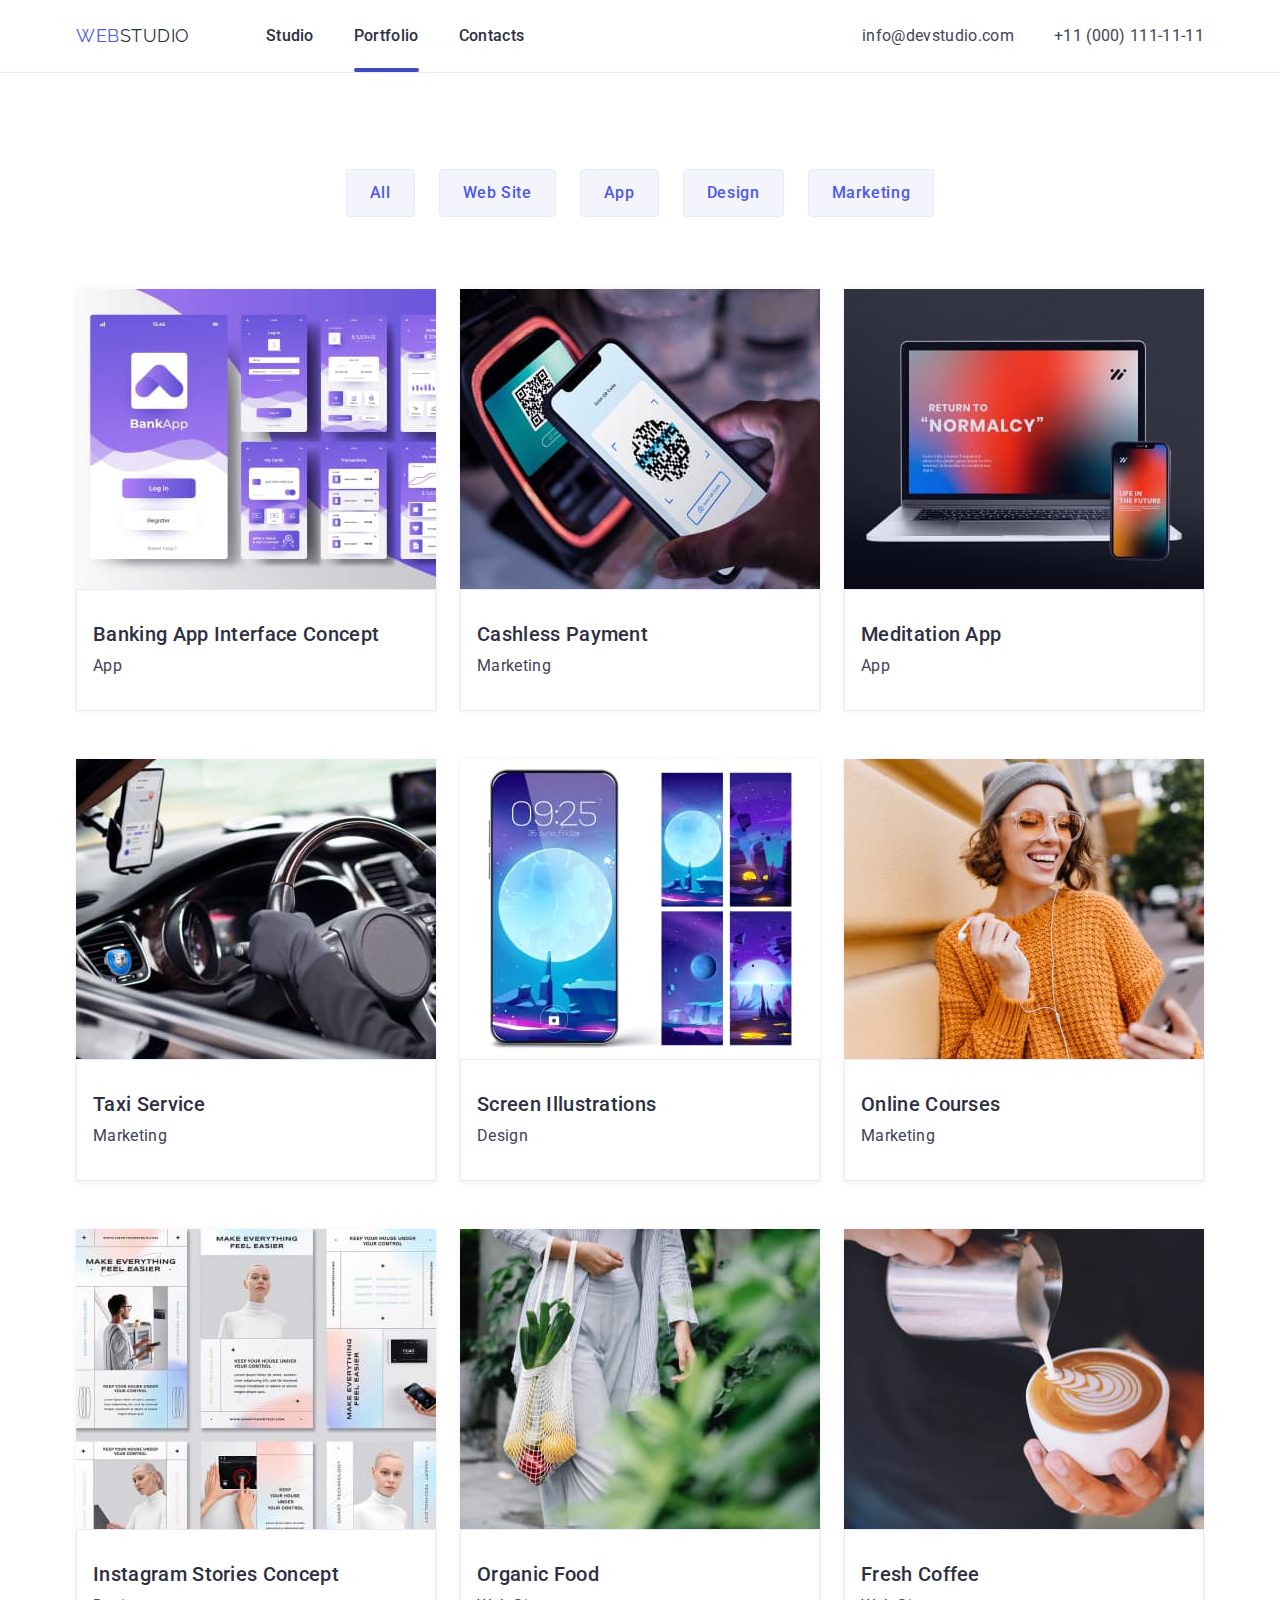
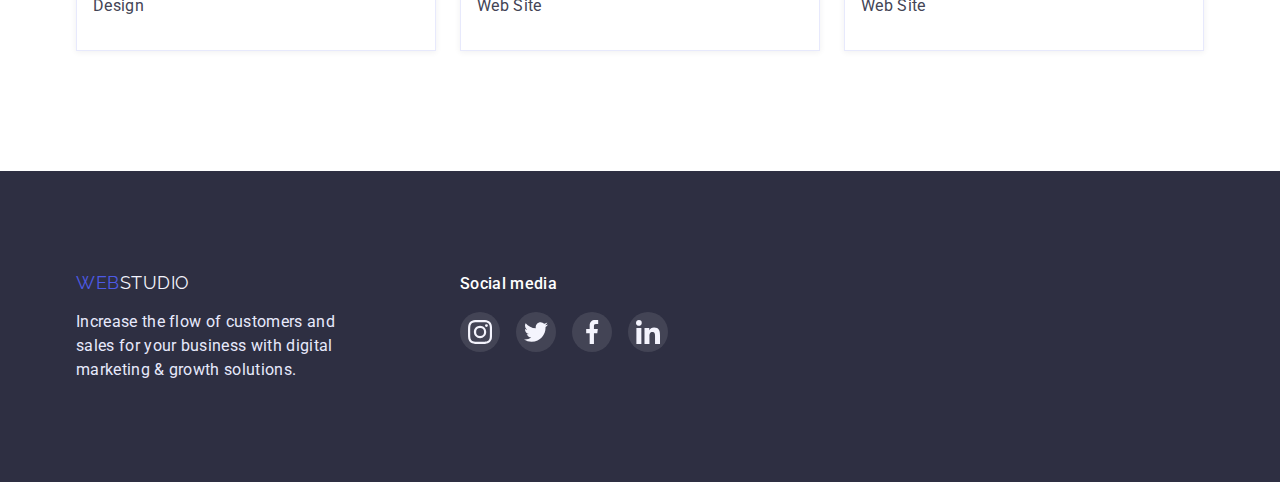
==== portfolio.html @ 444915d7 "Initial commit" ====
<!DOCTYPE html>
<html lang="en">
  <head>
    <meta charset="UTF-8" />
    <meta http-equiv="X-UA-Compatible" content="IE=edge" />
    <meta name="viewport" content="width=device-width, initial-scale=1.0" />
    <title>Portfolio</title>
    <link rel="preconnect" href="https://fonts.googleapis.com" />
    <link rel="preconnect" href="https://fonts.gstatic.com" crossorigin />
    <link
      href="https://fonts.googleapis.com/css2?family=Raleway:wght@800&family=Roboto:wght@400;500;700;900&display=swap"
      rel="stylesheet"
    />
    <link
      rel="stylesheet"
      href="https://cdn.jsdelivr.net/npm/modern-normalize@1.1.0/modern-normalize.min.css"
    />
    <link rel="stylesheet" href="./css/styles.css" />
  </head>
  <body>
    <!-- Header -->
    <header class="header">
      <div class="container header-box">
        <!-- Navigation -->
        <nav class="navigation">
          <a href="./index.html" class="logo"
            >Web<span class="logo-header">Studio</span></a
          >
          <ul class="menu list">
            <li class="menu-item">
              <a href="./index.html" class="menu-link">Studio</a>
            </li>
            <li class="menu-item">
              <a href="./portfolio.html" class="menu-link nav-index"
                >Portfolio</a
              >
            </li>
            <li class="menu-item">
              <a href="#" class="menu-link">Contacts</a>
            </li>
          </ul>
        </nav>
        <!-- Contacts -->
        <address class="contacts-box">
          <ul class="contacts list">
            <li class="contacts-item">
              <a href="mailto:info@devstudio.com" class="contacts-link"
                >info@devstudio.com</a
              >
            </li>
            <li class="contacts-item">
              <a href="tel:+110001111111" class="contacts-link"
                >+11 (000) 111-11-11</a
              >
            </li>
          </ul>
        </address>
      </div>
    </header>
    <main>
      <!--Portfolio-->
      <section class="section portfolio">
        <div class="container">
          <h1 class="portfolio-title visually-hidden">Portfolio</h1>
          <!-- Buttons -->
          <ul class="filter list">
            <li class="filter-item">
              <button type="button" class="button filter-btn">All</button>
            </li>
            <li class="filter-item">
              <button type="button" class="button filter-btn">Web Site</button>
            </li>
            <li class="filter-item">
              <button type="button" class="button filter-btn">App</button>
            </li>
            <li class="filter-item">
              <button type="button" class="button filter-btn">Design</button>
            </li>
            <li class="filter-item">
              <button type="button" class="button filter-btn">Marketing</button>
            </li>
          </ul>
          <!-- Portfolio list -->
          <ul class="portfolio-list list">
            <li class="portfolio-list-item">
              <a class="portfolio-item link" href="">
                <div class="portfolio-item-img-wrapper">
                  <img
                    src="./images/portfolio_img/bank.jpg"
                    alt="Banking App"
                    width="360"
                    height="300"
                  />
                  <p class="overlay">
                    14 Stylish and User-Friendly App Design Concepts · Task
                    Manager App · Calorie Tracker App · Exotic Fruit Ecommerce
                    App · Cloud Storage App
                  </p>
                </div>
                <div class="wrapper">
                  <h2 class="portfolio-list-title">
                    Banking App Interface Concept
                  </h2>
                  <p class="portfolio-list-text">App</p>
                </div>
              </a>
            </li>
            <li class="portfolio-list-item">
              <a class="portfolio-item link" href="">
                <div class="portfolio-item-img-wrapper">
                  <img
                    src="./images/portfolio_img/payment.jpg"
                    alt="mobile phone is reading QR code"
                    width="360"
                    height="300"
                  />
                  <p class="overlay">
                    14 Stylish and User-Friendly App Design Concepts · Task
                    Manager App · Calorie Tracker App · Exotic Fruit Ecommerce
                    App · Cloud Storage App
                  </p>
                </div>
                <div class="wrapper">
                  <h2 class="portfolio-list-title">Cashless Payment</h2>
                  <p class="portfolio-list-text">Marketing</p>
                </div>
              </a>
            </li>
            <li class="portfolio-list-item">
              <a class="portfolio-item link" href="">
                <div class="portfolio-item-img-wrapper">
                  <img
                    src="./images/portfolio_img/app.jpg"
                    alt="laptop and cellphone"
                    width="360"
                    height="300"
                  />
                  <p class="overlay">
                    14 Stylish and User-Friendly App Design Concepts · Task
                    Manager App · Calorie Tracker App · Exotic Fruit Ecommerce
                    App · Cloud Storage App
                  </p>
                </div>
                <div class="wrapper">
                  <h2 class="portfolio-list-title">Meditation App</h2>
                  <p class="portfolio-list-text">App</p>
                </div>
              </a>
            </li>
            <li class="portfolio-list-item">
              <a class="portfolio-item link" href="">
                <div class="portfolio-item-img-wrapper">
                  <img
                    src="./images/portfolio_img/taxi.jpg"
                    alt="a person driving a car"
                    width="360"
                    height="300"
                  />
                  <p class="overlay">
                    14 Stylish and User-Friendly App Design Concepts · Task
                    Manager App · Calorie Tracker App · Exotic Fruit Ecommerce
                    App · Cloud Storage App
                  </p>
                </div>
                <div class="wrapper">
                  <h2 class="portfolio-list-title">Taxi Service</h2>
                  <p class="portfolio-list-text">Marketing</p>
                </div>
              </a>
            </li>
            <li class="portfolio-list-item">
              <a class="portfolio-item link" href="">
                <div class="portfolio-item-img-wrapper">
                  <img
                    src="./images/portfolio_img/screen.jpg"
                    alt="Screen Illustrations"
                    width="360"
                    height="300"
                  />
                  <p class="overlay">
                    14 Stylish and User-Friendly App Design Concepts · Task
                    Manager App · Calorie Tracker App · Exotic Fruit Ecommerce
                    App · Cloud Storage App
                  </p>
                </div>
                <div class="wrapper">
                  <h2 class="portfolio-list-title">Screen Illustrations</h2>
                  <p class="portfolio-list-text">Design</p>
                </div>
              </a>
            </li>
            <li class="portfolio-list-item">
              <a class="portfolio-item link" href="">
                <div class="portfolio-item-img-wrapper">
                  <img
                    src="./images/portfolio_img/online.jpg"
                    alt="smiling girl looks at the sellphone"
                    width="360"
                    height="300"
                  />
                  <p class="overlay">
                    14 Stylish and User-Friendly App Design Concepts · Task
                    Manager App · Calorie Tracker App · Exotic Fruit Ecommerce
                    App · Cloud Storage App
                  </p>
                </div>
                <div class="wrapper">
                  <h2 class="portfolio-list-title">Online Courses</h2>
                  <p class="portfolio-list-text">Marketing</p>
                </div>
              </a>
            </li>
            <li class="portfolio-list-item">
              <a class="portfolio-item link" href="">
                <div class="portfolio-item-img-wrapper">
                  <img
                    src="./images/portfolio_img/insta.jpg"
                    alt="smart home technology"
                    width="360"
                    height="300"
                  />
                  <p class="overlay">
                    14 Stylish and User-Friendly App Design Concepts · Task
                    Manager App · Calorie Tracker App · Exotic Fruit Ecommerce
                    App · Cloud Storage App
                  </p>
                </div>
                <div class="wrapper">
                  <h2 class="portfolio-list-title">
                    Instagram Stories Concept
                  </h2>
                  <p class="portfolio-list-text">Design</p>
                </div>
              </a>
            </li>
            <li class="portfolio-list-item">
              <a class="portfolio-item link" href="">
                <div class="portfolio-item-img-wrapper">
                  <img
                    src="./images/portfolio_img/food.jpg"
                    alt="a woman carries a bag of vegetables"
                    width="360"
                    height="300"
                  />
                  <p class="overlay">
                    14 Stylish and User-Friendly App Design Concepts · Task
                    Manager App · Calorie Tracker App · Exotic Fruit Ecommerce
                    App · Cloud Storage App
                  </p>
                </div>
                <div class="wrapper">
                  <h2 class="portfolio-list-title">Organic Food</h2>
                  <p class="portfolio-list-text">Web Site</p>
                </div>
              </a>
            </li>
            <li class="portfolio-list-item">
              <a class="portfolio-item link" href="">
                <div class="portfolio-item-img-wrapper">
                  <img
                    src="./images/portfolio_img/coffee.jpg"
                    alt="the man pours milk into the coffee"
                    width="360"
                    height="300"
                  />
                  <p class="overlay">
                    14 Stylish and User-Friendly App Design Concepts · Task
                    Manager App · Calorie Tracker App · Exotic Fruit Ecommerce
                    App · Cloud Storage App
                  </p>
                </div>
                <div class="wrapper">
                  <h2 class="portfolio-list-title">Fresh Coffee</h2>
                  <p class="portfolio-list-text">Web Site</p>
                </div>
              </a>
            </li>
          </ul>
        </div>
      </section>
    </main>
    <!-- Footer-->
    <footer class="footer">
      <div class="container footer-box">
        <div class="footer-desc">
          <a href="./index.html" class="logo"
            >Web<span class="logo-footer">Studio</span></a
          >
          <p class="footer-text">
            Increase the flow of customers and sales for your business with
            digital marketing & growth solutions.
          </p>
        </div>
        <!-- social -->
        <div class="social-links">
          <h4 class="social-list-title">Social media</h4>
          <ul class="social-list list">
            <li class="social-list-item">
              <a class="social-list-link" href="#" aria-label="instagram">
                <svg class="social-list-icon" width="24" height="24">
                  <use
                    href="./images/svg-icons/icons.svg#icon-footer-instagram"
                  ></use>
                </svg>
              </a>
            </li>
            <li class="social-list-item">
              <a class="social-list-link" href="#" aria-label="twitter">
                <svg class="social-list-icon" width="24" height="24">
                  <use
                    href="./images/svg-icons/icons.svg#icon-footer-twitter"
                  ></use>
                </svg>
              </a>
            </li>
            <li class="social-list-item">
              <a class="social-list-link" href="#" aria-label="facebook">
                <svg class="social-list-icon" width="24" height="24">
                  <use
                    href="./images/svg-icons/icons.svg#icon-footer-facebook"
                  ></use>
                </svg>
              </a>
            </li>
            <li class="social-list-item">
              <a class="social-list-link" href="#" aria-label="linkedin">
                <svg class="social-list-icon" width="24" height="24">
                  <use
                    href="./images/svg-icons/icons.svg#icon-footer-linkedin"
                  ></use>
                </svg>
              </a>
            </li>
          </ul>
        </div>
      </div>
    </footer>
  </body>
</html>
---- css/styles.css ----
:root {
  --primary-text-color: #434455;
  --title-color: #2e2f42;
  --accent-color: #4d5ae5;
  --white-color: #ffffff;
  --color-cloud: #f4f4fd;
  --color-cornflower: #e7e9fc;
  --hover-color: #404bbf;
  --company-logo-color: #8e8f99;
  --transition-var: 250ms cubic-bezier(0.4, 0, 0.2, 1);
  --background-modal: #fcfcfc;
}

body {
  background-color: var(--white-color);
  color: var(--primary-text-color);
  font-family: "Roboto", sans-serif;
  letter-spacing: 0.02em;
}

h1,
h2,
h3,
h4,
h5,
h6,
p {
  margin-top: 0;
  margin-bottom: 0;
}

ul {
  margin-top: 0;
  margin-bottom: 0;
  padding-left: 0;
}

img {
  max-width: 100%;
  height: auto;
  display: block;
}

.list {
  list-style: none;
}

/*========================Components========================*/

.visually-hidden {
  position: absolute;
  width: 1px;
  height: 1px;
  margin: -1px;
  border: 0;
  padding: 0;

  white-space: nowrap;
  clip-path: inset(100%);
  clip: rect(0 0 0 0);
  overflow: hidden;
}

.container {
  width: 1158px;
  padding: 0 15px;
  margin-left: auto;
  margin-right: auto;
}

.menu-link.current {
  color: var(--hover-color);
  position: relative;
}

.menu-item:not(:last-child),
.contacts-item:not(:last-child) {
  margin-right: 40px;
}

.button {
  font-weight: 500;
  font-size: 16px;
  line-height: 1.5;
  letter-spacing: 0.04em;
  border-radius: 4px;
  cursor: pointer;
}

.logo {
  color: var(--accent-color);
  font-family: "Raleway", sans-serif;
  font-size: 18px;
  line-height: 1.3;
  letter-spacing: 0.03em;
  text-decoration: none;
  text-transform: uppercase;
}

.menu-link,
.contacts-link {
  display: block;
  padding-top: 24px;
  padding-bottom: 24px;
  transition: var(--transition-var);
  text-decoration: none;
  line-height: 1.5;
}

.section {
  padding-top: 120px;
  padding-bottom: 120px;
}

.section-title {
  margin-bottom: 72px;

  color: var(--title-color);
  font-size: 36px;
  line-height: 1.1;
  text-align: center;
  text-transform: capitalize;
}

.features-list,
.work-list,
.team-list {
  display: flex;
  gap: 24px;
}

.features-list-title,
.team-list-title,
.portfolio-list-title {
  color: var(--title-color);
  font-weight: 500;
  font-size: 20px;
  line-height: 1.2;
}

.team-list-title,
.portfolio-list-title,
.features-list-title {
  margin-bottom: 8px;
}

.features-list-text,
.team-list-text,
.portfolio-list-text {
  line-height: 1.5;
}

/*========================Header========================*/

.header {
  border-bottom: 1px solid var(--color-cornflower);
}

.header-box {
  display: flex;
}

.logo-header {
  color: var(--title-color);
}

/*========================Menu========================*/
.navigation {
  display: flex;
  align-items: center;
}

.menu {
  display: flex;
  margin-left: 76px;
}

.nav-index::after {
  position: absolute;
  content: "";
  display: block;
  width: 100%;
  height: 4px;
  margin: 0 auto;
  left: 0;
  bottom: 0;
  background-color: var(--hover-color);
  border-radius: 2px;
}
.menu-link {
  color: var(--title-color);
  font-weight: 500;
  transition: var(--transition-var);
}
.menu-item {
  position: relative;
  display: block;
}
.menu-link:hover,
.menu-link:focus {
  color: var(--hover-color);
  content: "";
}

/* Contacts */

.contacts-box {
  margin-left: auto;
}

.contacts {
  display: flex;
}

.contacts-link {
  color: var(--primary-text-color);
  font-style: normal;
}

.contacts-link:hover,
.contacts-link:focus {
  color: var(--hover-color);
  content: "";
}

/*========================Hero========================*/
.hero {
  padding-top: 188px;
  padding-bottom: 188px;
  text-align: center;
  max-width: 1440px;
  margin: 0 auto;

  background-color: var(--title-color);
  background-image: linear-gradient(
      rgba(46, 47, 66, 0.7),
      rgba(46, 47, 66, 0.7)
    ),
    url(../images/people-office.jpg);
  background-position: center;
  background-repeat: no-repeat;
  background-size: cover;
}

.hero-title {
  width: 494px;
  margin-bottom: 48px;
  margin-left: auto;
  margin-right: auto;

  color: var(--white-color);
  font-size: 56px;
  line-height: 1.07;
}

.hero-btn {
  padding: 16px 32px;

  color: var(--white-color);
  background-color: var(--accent-color);
  border: none;
  box-shadow: 0px 4px 4px rgba(0, 0, 0, 0.15);
}

.hero-btn:hover,
.hero-btn:focus {
  background-color: var(--hover-color);
  color: var(--white-color);
  content: "";
}

/*========================Features========================*/

.features-list-item {
  flex-basis: calc((100%-72px) / 4);
}

.features-list-item::before {
  display: block;
  content: "";
  height: 112px;
  margin-bottom: 8px;
  border-radius: 4px;

  background-color: var(--color-cloud);
  background-position: center;
  background-repeat: no-repeat;
  background-size: contain;
}

.icon-antenna::before {
  background-image: url(../images/svg-icons/antenna.svg);
  background-size: auto;
}
.icon-clock::before {
  background-image: url(../images/svg-icons/clock.svg);
  background-size: auto;
}
.icon-diagram::before {
  background-image: url(../images/svg-icons/diagram.svg);
  background-size: auto;
}
.icon-astronaut::before {
  background-image: url(../images/svg-icons/astronaut.svg);
  background-size: auto;
}
/*========================Work========================*/

.section.work {
  padding-top: 0;
}

.work-list-item {
  flex-basis: calc((100%-48px) / 3);
}

/*========================Team========================*/

.section.team {
  background-color: var(--color-cloud);
}

.team-list-item {
  flex-basis: calc((100%-72px) / 4);
  background: var(--white-color);
  box-shadow: 0px 1px 6px rgba(46, 47, 66, 0.08),
    0px 1px 1px rgba(46, 47, 66, 0.16), 0px 2px 1px rgba(46, 47, 66, 0.08);
  border-radius: 0px 0px 4px 4px;
}

.team-desc {
  padding: 32px 0;
  text-align: center;
}
.team-list-text {
  margin-bottom: 8px;
}
.team-soc-list {
  display: flex;
  justify-content: center;
  gap: 24px;
}
.team-soc-item {
  width: 40px;
  height: 40px;
}
.team-soc-link {
  width: 100%;
  height: 100%;
  border-radius: 50%;
  background-color: var(--accent-color);
  display: flex;
  align-items: center;
  justify-content: center;
  color: var(--color-cloud);
  transition: var(--transition-var);
}

.team-soc-icon {
  fill: currentColor;
}
.team-soc-link:hover,
.team-soc-link:focus {
  background-color: var(--hover-color);
  content: "";
}

/*========================Footer========================*/

.footer {
  padding-top: 100px;
  padding-bottom: 100px;
  background-color: var(--title-color);
}

.logo-footer {
  color: var(--color-cloud);
}

.footer-text {
  width: 264px;
  margin-top: 16px;
  color: var(--color-cornflower);
  line-height: 1.5;
}
.footer-box {
  display: flex;
  align-items: baseline;
}
.footer-desc {
  margin-right: 120px;
}
/*========================portfolio styles======================== */

.section.portfolio {
  padding-top: 96px;
}

.filter {
  display: flex;
  justify-content: center;
  margin-bottom: 72px;
}

.filter-item:not(:last-child) {
  margin-right: 24px;
}

.filter-btn {
  padding: 11px 23px;

  color: var(--accent-color);
  background-color: var(--color-cloud);
  border: 1px solid var(--color-cornflower);
}

.filter-btn:hover,
.filter-btn:focus {
  color: var(--white-color);
  background-color: var(--hover-color);
  border-color: var(--hover-color);
  box-shadow: 0px 3px 1px rgba(0, 0, 0, 0.1), 0px 2px 1px rgba(0, 0, 0, 0.08),
    0px 2px 2px rgba(0, 0, 0, 0.12);
  content: "";
}

.portfolio-list {
  display: flex;
  flex-wrap: wrap;
  row-gap: 48px;
  column-gap: 24px;
}

.portfolio-item {
  display: block;
  text-decoration: none;
  color: inherit;
  transition: var(--transition-var);
}

.portfolio-item:hover {
  box-shadow: 0px 1px 6px rgba(46, 47, 66, 0.08),
    0px 1px 1px rgba(46, 47, 66, 0.16), 0px 2px 1px rgba(46, 47, 66, 0.08);
}

.portfolio-list-item {
  flex-basis: calc((100% - 48px) / 3);
  box-shadow: 0px 1px 6px rgba(46, 47, 66, 0.08);
}

.wrapper {
  padding-top: 32px;
  padding-bottom: 32px;
  padding-left: 16px;
  border: 1px solid var(--color-cornflower);
}

.wrapper:hover,
.wrapper:focus {
  border: 1px solid #f4f4fd;
  box-shadow: 0px 1px 6px rgba(46, 47, 66, 0.08),
    0px 1px 1px rgba(46, 47, 66, 0.16), 0px 2px 1px rgba(46, 47, 66, 0.08);
}
.portfolio-item-img-wrapper {
  position: relative;
  overflow: hidden;
}
.overlay {
  background-color: var(--accent-color);
  color: var(--color-cloud);
  transition: var(--transition-var);
  transform: translate(0, 100%);
  content: "";
  overflow: auto;

  height: 100%;
  width: 100%;
  position: absolute;
  padding-top: 40px;
  padding-right: 32px;
  padding-bottom: 164px;
  padding-left: 32px;
  top: 0;
  left: 0;
}

.portfolio-item:hover .overlay,
.portfolio-item:focus .overlay {
  transform: translate(0, 0);
  content: "";
}

/*========================Customers======================== */

.customers {
  font-family: "Roboto";
  font-style: normal;
  font-weight: 700;
  font-size: 36px;
  line-height: 1.11;
  text-align: center;
  letter-spacing: 0.02em;
  text-transform: capitalize;
  color: var(--title-color);
}

.customers-list {
  display: flex;
  justify-content: center;
  gap: 24px;
}
.customers-link {
  display: flex;
  flex-basis: calc((100%-72px) / 6);
  border: 1px solid var(--company-logo-color);
  border-radius: 4px;
  width: 168px;
  height: 88px;
  justify-content: center;
  align-items: center;
  transition: var(--transition-var);
}
.customers-icon {
  fill: var(--company-logo-color);
}

.customers-link:hover,
.customers-link:focus {
  border: 1px solid var(--hover-color);
  content: "";
}

.customers-link:hover .customers-icon,
.customers-link:focus .customers-icon {
  fill: var(--hover-color);
  content: "";
}

/* ======================================== */
.social-list-title {
  margin-bottom: 16px;

  font-weight: 500;
  line-height: calc(24 / 16);
  color: var(--white-color);
}

.social-list {
  gap: 16px;
}

.social-list-link {
  background-color: rgba(255, 255, 255, 0.1);
  transition: var(--transition-var);
}

.social-list-link:hover,
.social-list-link:focus {
  background-color: #31d0aa;
  content: "";
}

.social-list {
  display: flex;
  justify-content: center;
}

.social-list-item {
  width: 40px;
  height: 40px;
}
.social-list-link {
  display: flex;
  justify-content: center;
  align-items: center;
  width: 100%;
  height: 100%;
  border-radius: 50%;
}
.social-list-icon {
  fill: var(--color-cloud);
}

/* ==================MODAL=============== */

.backdrop {
  position: fixed;
  top: 0;
  width: 100%;
  height: 100%;
  background: #36303067;
  transition: opacity 300ms linear, visibility 300ms linear;
}

.modal {
  width: 408px;
  min-height: 576px;
  position: absolute;
  top: 50%;
  left: 50%;
  transform: translate(-50%, -50%) scale(1);
  transition: transform 300ms linear;
  padding: 24px;

  background-color: var(--background-modal);
  box-shadow: 0px 1px 1px rgba(0, 0, 0, 0.14), 0px 1px 3px rgba(0, 0, 0, 0.12),
    0px 2px 1px rgba(0, 0, 0, 0.2);
  border-radius: 4px;
  border-radius: 5px;
}

.backdrop.is-hidden .modal {
  transform: translate(-50%, -50%) scale(0);
}
.modal-close {
  display: flex;
  position: absolute;
  cursor: pointer;

  justify-content: center;
  align-items: center;

  width: 24px;
  height: 24px;
  top: 24px;
  right: 24px;

  background: #e7e9fc;
  border-radius: 50%;
  border: 1px solid rgba(0, 0, 0, 0.1);
  transition: border-color var(--transition-var);
}

.modal-close:hover,
.modal-close:focus {
  border-color: var(--primary-text-color);
}

.modal-svg {
  fill: var(--title-color);
}

.is-hidden {
  opacity: 0;
  visibility: hidden;
  pointer-events: none;
}
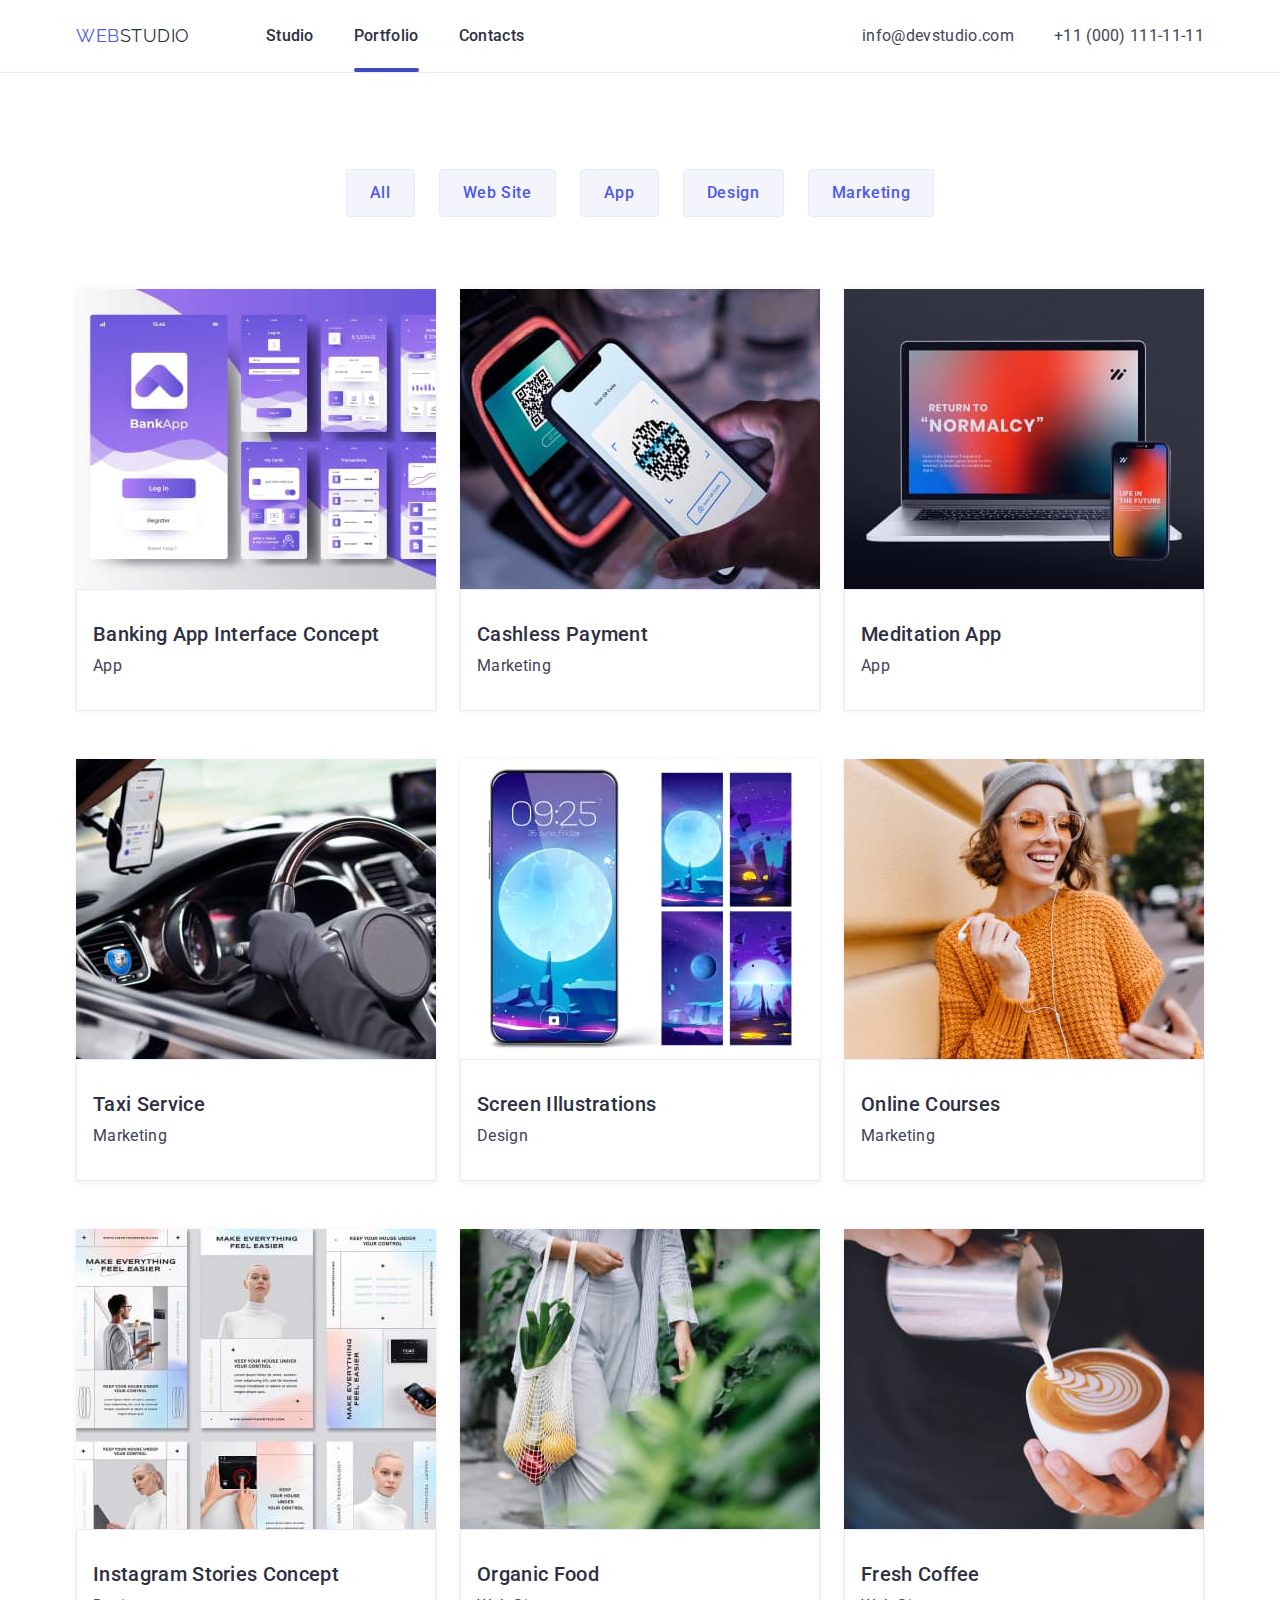
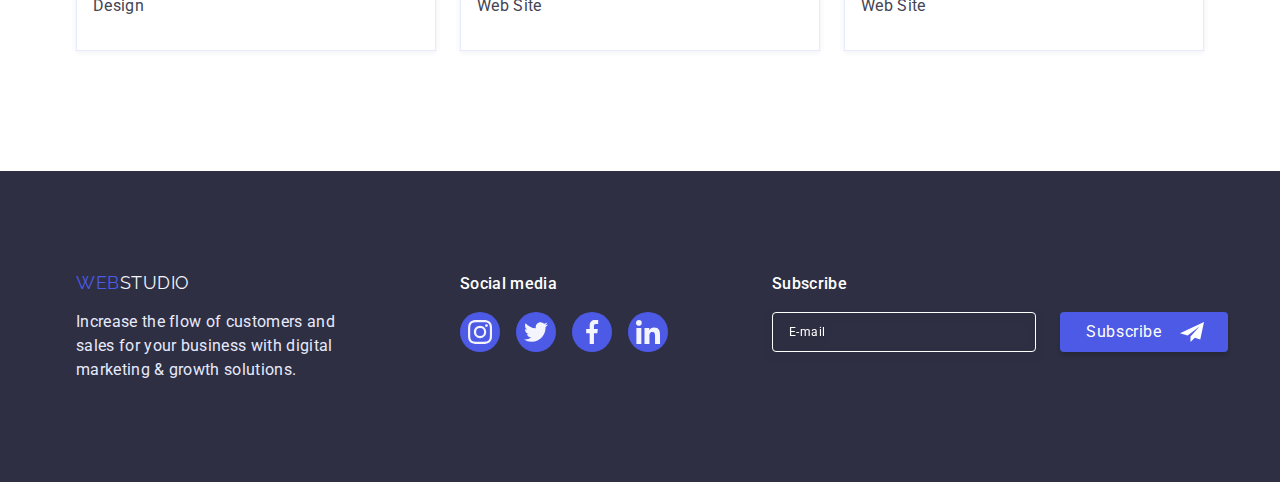
==== commit 564e0f85: "add on portfolio" ====
--- a/portfolio.html
+++ b/portfolio.html
@@ -333,6 +333,29 @@
             </li>
           </ul>
         </div>
+
+        <div class="subscribe-box">
+          <form class="form-subscribe">
+            <p class="sub-list">Subscribe</p>
+            <div class="form-elements">
+              <input
+                type="email"
+                class="mail"
+                placeholder="E-mail"
+                name="email"
+                required=""
+              />
+              <div class="form-button-container">
+                <button type="submit" class="subscribe-button">
+                  Subscribe
+                </button>
+                <svg class="icon" width="24px" height="24px">
+                  <use href="./images/svg-icons/icons.svg#icon-Airplane"></use>
+                </svg>
+              </div>
+            </div>
+          </form>
+        </div>
       </div>
     </footer>
   </body>
--- a/css/styles.css
+++ b/css/styles.css
@@ -45,6 +45,20 @@
   list-style: none;
 }
 
+.visually-hidden {
+  position: absolute;
+  width: 1px;
+  height: 1px;
+  margin: -1px;
+  border: 0;
+  padding: 0;
+
+  white-space: nowrap;
+  clip-path: inset(100%);
+  clip: rect(0 0 0 0);
+  overflow: hidden;
+}
+
 /*========================Components========================*/
 
 .visually-hidden {
@@ -537,9 +551,10 @@
 }
 
 /* ======================================== */
-.social-list-title {
+.social-list-title,
+.sub-list {
   margin-bottom: 16px;
-
+  text-align: start;
   font-weight: 500;
   line-height: calc(24 / 16);
   color: var(--white-color);
@@ -549,8 +564,11 @@
   gap: 16px;
 }
 
+.social-links {
+  margin-right: 80px;
+}
 .social-list-link {
-  background-color: rgba(255, 255, 255, 0.1);
+  background-color: var(--accent-color);
   transition: var(--transition-var);
 }
 
@@ -606,7 +624,6 @@
   box-shadow: 0px 1px 1px rgba(0, 0, 0, 0.14), 0px 1px 3px rgba(0, 0, 0, 0.12),
     0px 2px 1px rgba(0, 0, 0, 0.2);
   border-radius: 4px;
-  border-radius: 5px;
 }
 
 .backdrop.is-hidden .modal {
@@ -614,7 +631,7 @@
 }
 .modal-close {
   display: flex;
-  position: absolute;
+  /* position: absolute; */
   cursor: pointer;
 
   justify-content: center;
@@ -624,20 +641,29 @@
   height: 24px;
   top: 24px;
   right: 24px;
-
+  margin-left: auto;
+  margin-bottom: 24px;
   background: #e7e9fc;
   border-radius: 50%;
+  outline: transparent;
   border: 1px solid rgba(0, 0, 0, 0.1);
   transition: border-color var(--transition-var);
 }
 
 .modal-close:hover,
 .modal-close:focus {
-  border-color: var(--primary-text-color);
+  border-color: none;
+  background-color: var(--hover-color);
+  content: "";
 }
 
 .modal-svg {
   fill: var(--title-color);
+}
+
+.modal-close:hover .modal-svg,
+.modal-close:focus .modal-svg {
+  fill: #ffffff;
 }
 
 .is-hidden {
@@ -645,3 +671,217 @@
   visibility: hidden;
   pointer-events: none;
 }
+
+.modal-title {
+  font-weight: 500;
+  font-size: 16px;
+  line-height: 1.5;
+  text-align: center;
+  letter-spacing: 0.02em;
+  color: var(--title-color);
+  margin-bottom: 16px;
+}
+
+.modal-input {
+  width: 100%;
+  height: 40px;
+  border-radius: 4px;
+  padding-left: 38px;
+  border: 1px solid rgba(46, 47, 66, 0.4);
+  outline: transparent;
+  background-color: transparent;
+}
+
+.modal-field {
+  margin-bottom: 8px;
+}
+.modal-label-textname {
+  font-weight: 400;
+  font-size: 12px;
+  line-height: 1.17;
+  letter-spacing: 0.04em;
+  color: var(--company-logo-color);
+  text-shadow: 0px 4px 4px rgba(0, 0, 0, 0.25);
+}
+
+.modal-label-another {
+  font-weight: 400;
+  font-size: 12px;
+  line-height: 1.17;
+  letter-spacing: 0.01em;
+  color: var(--company-logo-color);
+}
+
+.modal-input-icon {
+  position: absolute;
+  left: 16px;
+  top: 50%;
+  transform: translateY(-50%);
+}
+
+.input-wrap {
+  position: relative;
+  margin-top: 4px;
+}
+
+.modal-input:focus,
+.modal-input:hover {
+  border-color: var(--hover-color);
+}
+
+.modal-input:focus + .modal-input-icon,
+.modal-input:hover + .modal-input-icon {
+  fill: var(--hover-color);
+}
+
+.modal-textarea {
+  width: 100%;
+  height: 100px;
+  border: 1px solid rgba(46, 47, 66, 0.4);
+  border-radius: 4px;
+  background-color: transparent;
+  resize: none;
+  padding: 8px 16px;
+  outline: transparent;
+}
+
+.modal-textarea:focus,
+.modal-textarea:hover {
+  border-color: var(--hover-color);
+}
+
+.modal-textarea::placeholder {
+  font-size: 12px;
+  line-height: 1.33;
+  letter-spacing: 0.04em;
+  color: rgb(99 111 106 / 50%);
+}
+.check-text {
+  font-weight: 400;
+  font-size: 12px;
+  line-height: 1.17;
+  letter-spacing: 0.04em;
+
+  color: var(--company-logo-color);
+  flex: none;
+  order: 1;
+  flex-grow: 0;
+
+  display: flex;
+  gap: 8px;
+  align-items: center;
+}
+
+.check-text span {
+  width: 16px;
+  height: 16px;
+  border: 1px solid rgba(46, 47, 66, 0.4);
+  border-radius: 2px;
+  display: flex;
+  align-items: center;
+  justify-content: center;
+  fill: transparent;
+  transition: var(--transition-var);
+}
+
+.modal-check:checked + .check-text span {
+  background-color: var(--hover-color);
+  border: none;
+  fill: var(--background-modal);
+}
+
+.modal-check:focus + .check-text span,
+.modal-check:hover + .check-text span {
+  border-color: var(--hover-color);
+}
+
+.button-send {
+  background: var(--accent-color);
+  box-shadow: 0px 4px 4px rgba(0, 0, 0, 0.15);
+  border-radius: 4px;
+  color: var(--white-color);
+  display: block;
+  margin: 0 auto;
+  padding: 16px 32px;
+  height: 56px;
+  width: 169px;
+  margin-top: 24px;
+  border: none;
+}
+
+.button-send:hover,
+.button-send:focus {
+  background-color: var(--hover-color);
+  cursor: pointer;
+}
+
+/* =========================SUBSCRIBE============================ */
+.subscribe-box {
+  display: block;
+}
+
+.form-elements {
+  display: flex;
+  margin-top: 16px;
+  align-items: center;
+}
+
+.form-button-container,
+.form-subscribe {
+  position: relative;
+  margin-left: 24px;
+}
+
+.subscribe-button {
+  padding: 8px 64px 8px 24px;
+  height: 40px;
+  letter-spacing: 0.04em;
+  color: var(--white-color);
+  background-color: var(--accent-color);
+  box-shadow: 0px 4px 4px rgba(0, 0, 0, 0.15);
+  border-radius: 4px;
+  border-color: transparent;
+  cursor: pointer;
+  transition: var(--transition-var);
+}
+
+.form-button-container .icon {
+  position: absolute;
+  top: 8px;
+  right: 24px;
+  pointer-events: none;
+  fill: var(--white-color);
+}
+
+.subscribe-button:hover,
+.subscribe-button:focus {
+  background-color: var(--hover-color);
+}
+
+.form-subscribe .mail {
+  color: var(--white-color);
+}
+
+.form-subscribe .mail::placeholder {
+  color: var(--white-color);
+  letter-spacing: 0.04em;
+  font-weight: 400;
+  font-size: 12px;
+  line-height: 2;
+}
+
+.form-subscribe .mail {
+  padding: 8px 16px;
+  height: 40px;
+  width: 264px;
+  color: var(--white-color);
+  letter-spacing: 0.04em;
+  font-weight: 400;
+  font-size: 12px;
+  line-height: 2;
+  border: 1px solid var(--white-color);
+  filter: drop-shadow(0px 4px 4px rgba(0, 0, 0, 0.15));
+  border-radius: 4px;
+  background-color: transparent;
+  outline: none;
+}
